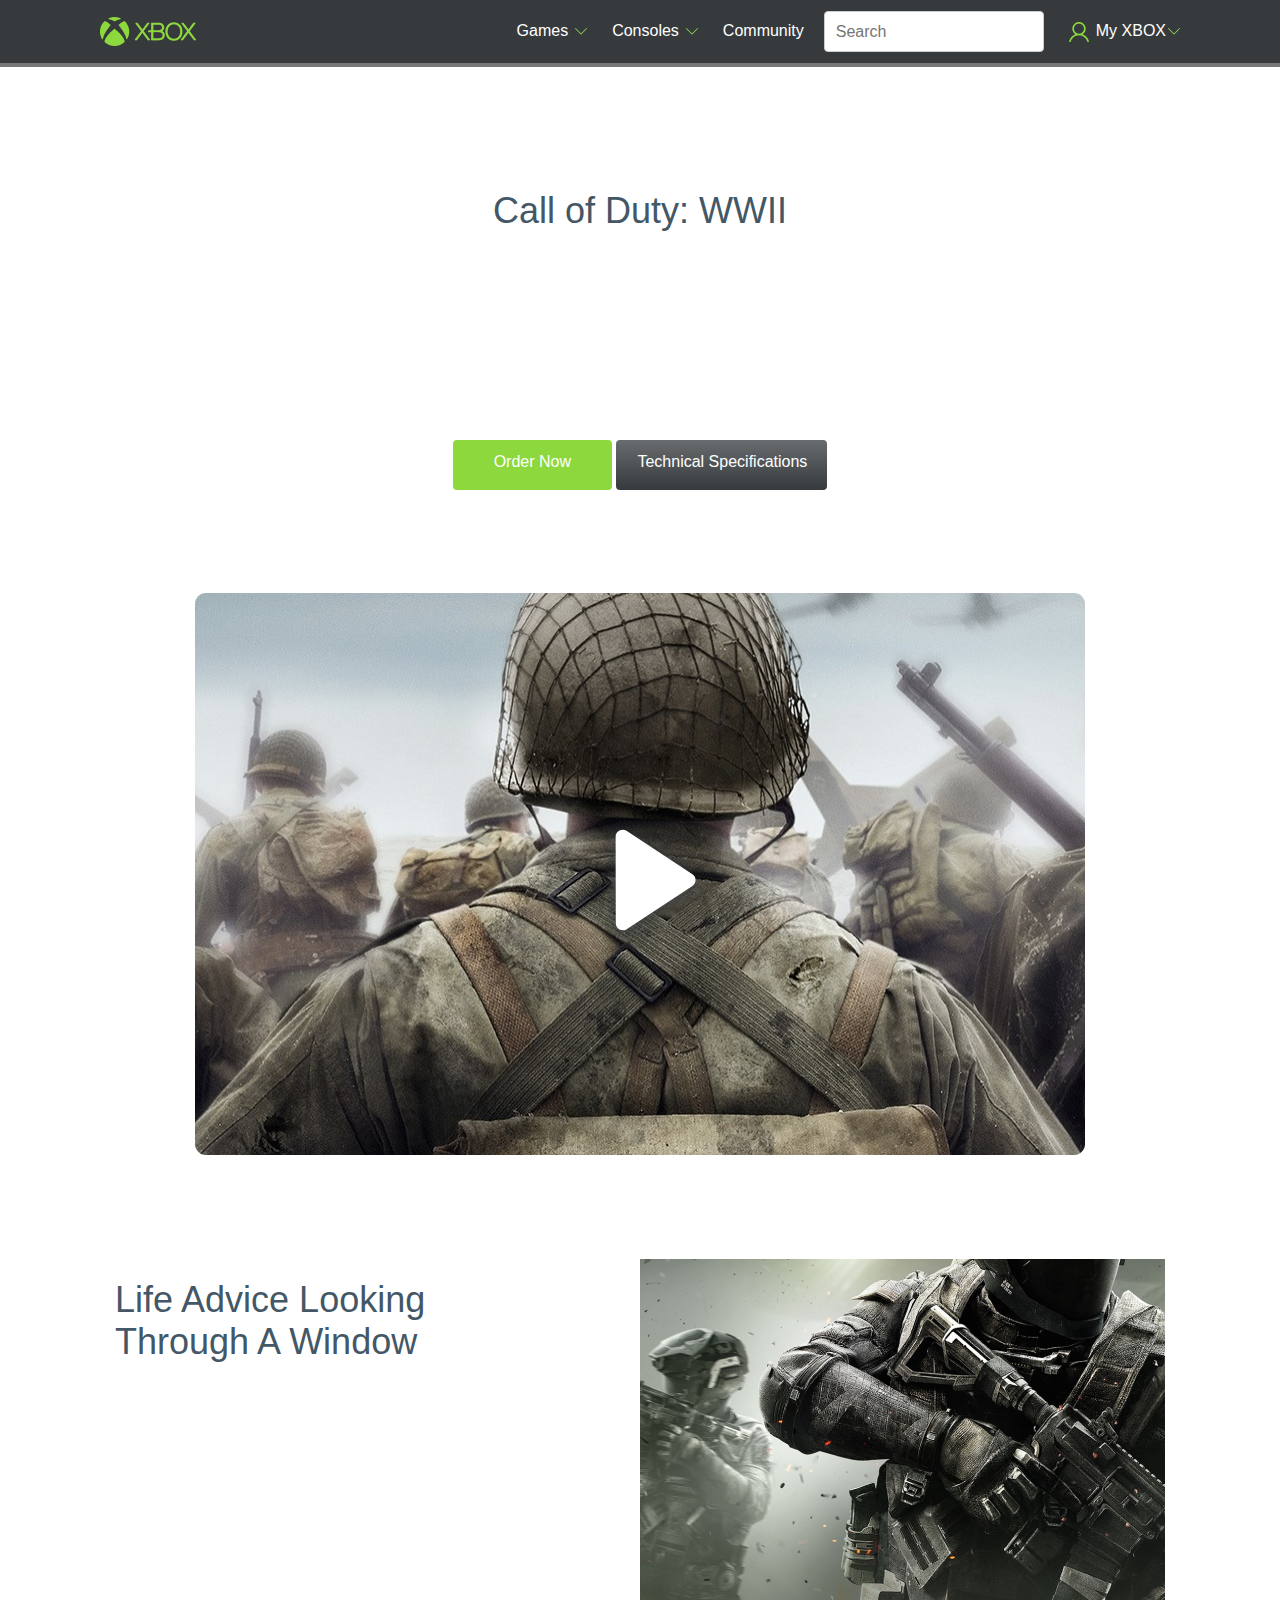
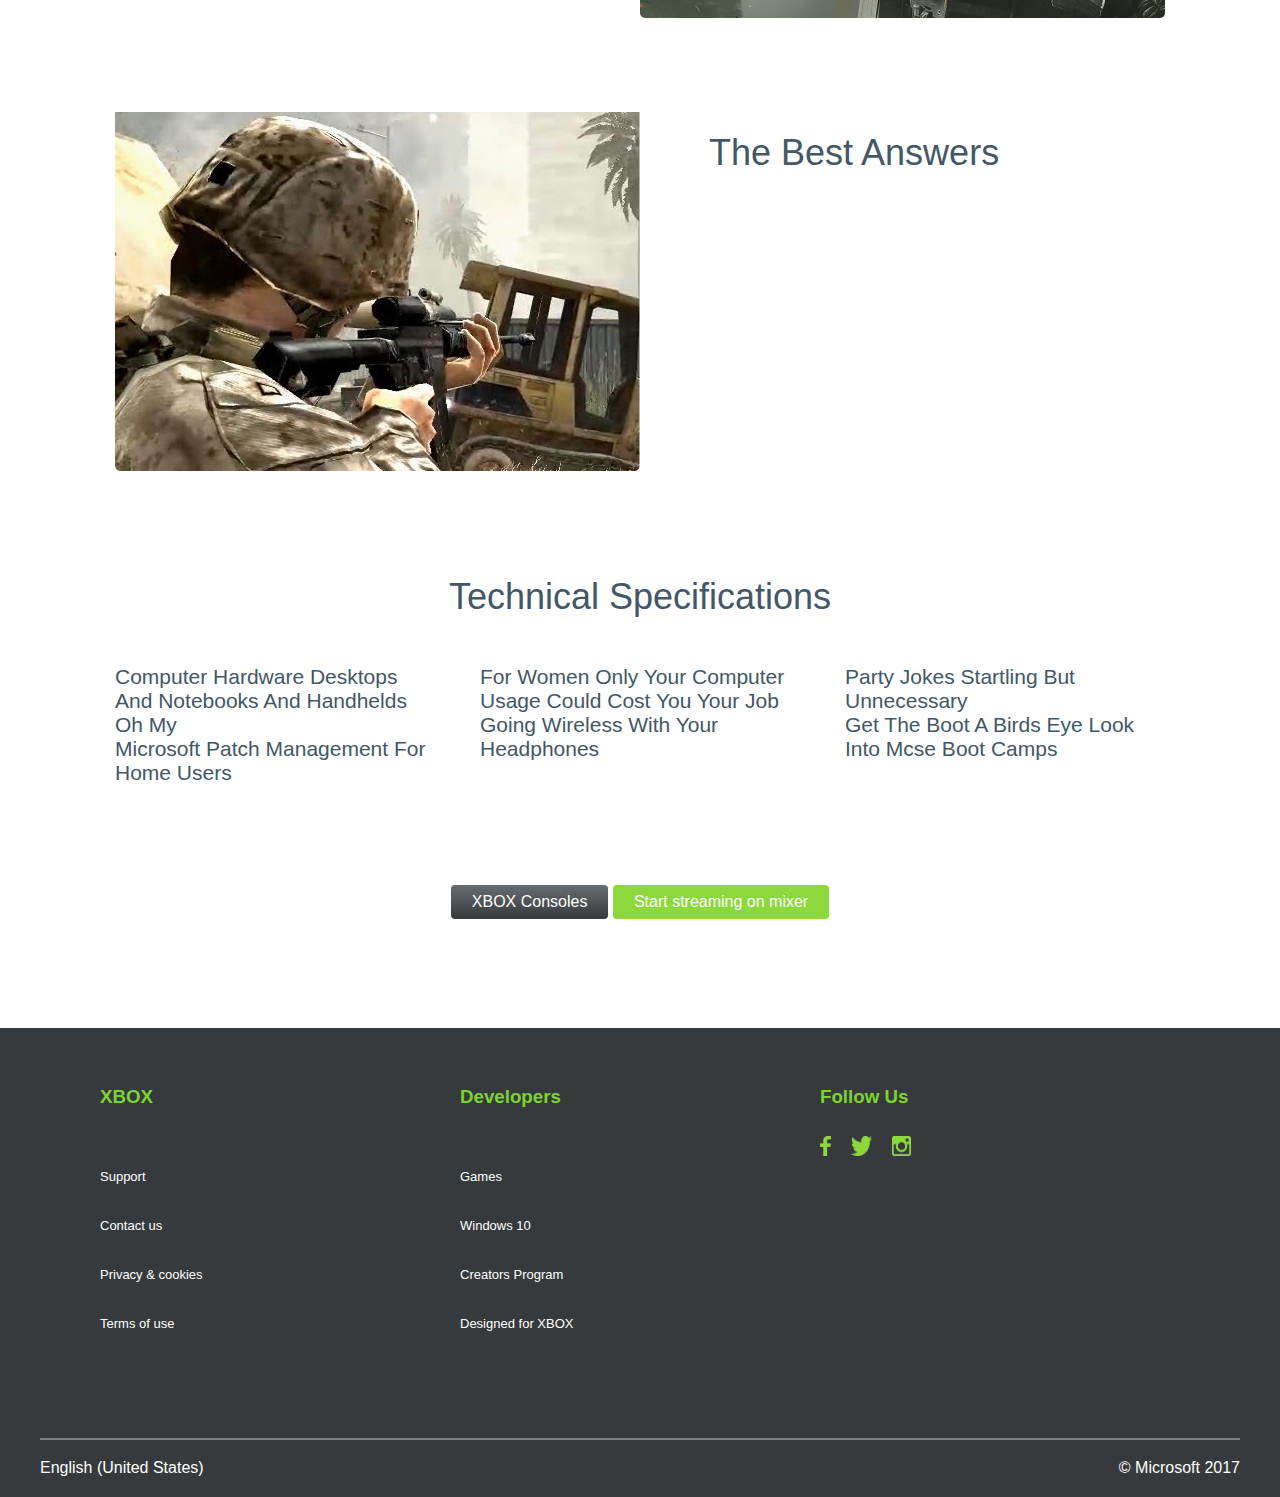
==== game.html @ 1a63ba27 "intermediate commit" ====
<!DOCTYPE html>
<html lang="en">
  <head>
    <meta charset="UTF-8" />
    <meta http-equiv="X-UA-Compatible" content="IE=edge" />
    <meta name="viewport" content="width=device-width, initial-scale=1.0" />
    <title>XBOX-Home Page</title>
    <link rel="stylesheet" href="styles/fonts.css" />
    <link rel="stylesheet" href="styles/normalize.css" />
    <link rel="stylesheet" href="styles/components.css" />
    <link rel="stylesheet" href="styles/game.css" />
  </head>
  <body>
    <header class="header">
      <div class="container">
        <div class="header__content">
          <a href="#"
            ><img
              class="header-logo"
              class="header__button-img"
              src="./assets/img/Group.png"
              alt="logo"
          /></a>
          <div class="header__menu">
            <a class="header__menu-button" href="#"
              >Games
              <img
                class="header__button-img"
                src="./assets/img/Shape.png"
                alt=""
            /></a>
            <a class="header__menu-button" href="#"
              >Consoles
              <img
                class="header__button-img"
                src="./assets/img/Shape.png"
                alt=""
            /></a>
            <a class="header__menu-button" href="#">Community </a>
            <input
              type="text"
              class="header__menu-search"
              placeholder="Search"
            />
            <a href="#" class="header__menu-button"
              ><img
                class="header__button-img"
                src="./assets/img/men.png"
                alt="men" />My XBOX<img src="./assets/img/Shape.png" alt=""
            /></a>
          </div>
        </div>
      </div>
      <hr class="header__line" />
    </header>
    <main class="main">
      <section class="game-details">
        <div class="container">
          <h1 class="game-details__title title">Call of Duty: WWII</h1>

          <div class="game-detail__btn-top">
            <button class="button__primary">Order Now</button>
            <button class="button__second">Technical Specifications</button>
          </div>

          <div class="video">
            <img
              src="/assets/img/game/call-of-duty-ww2-review_j23m.png"
              alt=""
              class="video-img"
            />

            <button class="video-btn">
              <img src="/assets/img/game/Rectangle 4.svg" alt="" />
            </button>
          </div>

          <div class="feature feature-one">
            <h2 class="feature__title">Life Advice Looking Through A Window</h2>
            <img src="/assets/img/game/iw-key-art.png" alt="" />
          </div>
          <div class="feature feature-two">
            <img src="/assets/img/game/ranked-callofduty-lead.png" alt="" />
            <h2 class="feature__title">The Best Answers</h2>
          </div>

          <div class="technical-specifications">
            <h2 class="feature__title">Technical Specifications</h2>
            <div class="technical-specifications__body">
              <div class="specifications_block">
                <p>
                  Computer Hardware Desktops And Notebooks And Handhelds Oh My
                </p>
                <p>Microsoft Patch Management For Home Users</p>
              </div>
              <div class="specifications_block">
                <p>
                  For Women Only Your Computer Usage Could Cost You Your Job
                </p>
                <p>Going Wireless With Your Headphones</p>
              </div>
              <div class="specifications_block">
                <p>Party Jokes Startling But Unnecessary</p>
                <p>Get The Boot A Birds Eye Look Into Mcse Boot Camps</p>
              </div>
            </div>
          </div>

          <div class="game-detail__btn-bottom">
            <button class="button__second">XBOX Consoles</button>
            <button class="button__primary">Start streaming on mixer</button>
          </div>
        </div>
      </section>
    </main>
    <footer class="footer">
      <div class="container">
        <div class="footer__wrapper">
          <div class="footer__links">
            <h3 class="footer__title">XBOX</h3>
            <a class="footer__title-link" href="">
              <p class="title__link-text">Support</p>
            </a>
            <a class="footer__title-link" href="">
              <p class="title__link-text">Contact us</p>
            </a>
            <a class="footer__title-link" href="">
              <p class="title__link-text">Privacy & cookies</p>
            </a>
            <a class="footer__title-link" href="">
              <p class="title__link-text">Terms of use</p>
            </a>
          </div>
          <div class="footer__links">
            <h3 class="footer__title">Developers</h3>
            <a class="footer__title-link" href="">
              <p class="title__link-text">Games</p>
            </a>
            <a class="footer__title-link" href="">
              <p class="title__link-text">Windows 10</p>
            </a>
            <a class="footer__title-link" href="">
              <p class="title__link-text">Creators Program</p>
            </a>
            <a class="footer__title-link" href="">
              <p class="title__link-text">Designed for XBOX</p>
            </a>
          </div>
          <div class="footer__links">
            <h3 class="footer__title">Follow Us</h3>
            <div class="footer__social">
              <img src="./assets/img/Faacebook.png" alt="Faacebook" />
              <img src="./assets/img/Twitter.png" alt="Twitter" />
              <img src="./assets/img/Instagram.png" alt="Instagram" />
            </div>
          </div>
        </div>
      </div>
      <div class="container--copyright">
        <hr class="copyright_line" />
        <div class="copyright_elem">
          <p>English (United States)</p>
          <p>© Microsoft 2017</p>
        </div>
      </div>
    </footer>
    <script src="./js/jquery-3.3.1.min.js"></script>
    <script src="./js/main.js"></script>
  </body>
</html>
---- styles/fonts.css ----
@font-face {
  font-family: "Helvetica Neue";
  src: url("HelveticaNeueBoldCondensed.eot");
  src: local("Helvetica Neue Condensed Bold"),
    local("HelveticaNeueBoldCondensed"),
    url("HelveticaNeueBoldCondensed.eot?#iefix") format("embedded-opentype"),
    url("HelveticaNeueBoldCondensed.woff2") format("woff2"),
    url("HelveticaNeueBoldCondensed.woff") format("woff"),
    url("HelveticaNeueBoldCondensed.ttf") format("truetype");
  font-weight: bold;
  font-style: normal;
}

@font-face {
  font-family: "Helvetica Neue";
  src: url("HelveticaNeueBlackCondensed.eot");
  src: local("Helvetica Neue Condensed Black"),
    local("HelveticaNeueBlackCondensed"),
    url("HelveticaNeueBlackCondensed.eot?#iefix") format("embedded-opentype"),
    url("HelveticaNeueBlackCondensed.woff2") format("woff2"),
    url("HelveticaNeueBlackCondensed.woff") format("woff"),
    url("HelveticaNeueBlackCondensed.ttf") format("truetype");
  font-weight: 900;
  font-style: normal;
}

@font-face {
  font-family: "HelveticaNeueCyr";
  src: url("HelveticaNeueCyr-Bold.eot");
  src: local("HelveticaNeueCyr-Bold"),
    url("HelveticaNeueCyr-Bold.eot?#iefix") format("embedded-opentype"),
    url("HelveticaNeueCyr-Bold.woff2") format("woff2"),
    url("HelveticaNeueCyr-Bold.woff") format("woff"),
    url("HelveticaNeueCyr-Bold.ttf") format("truetype");
  font-weight: bold;
  font-style: normal;
}

@font-face {
  font-family: "HelveticaNeueCyr";
  src: url("HelveticaNeueCyr-Light.eot");
  src: local("HelveticaNeueCyr-Light"),
    url("HelveticaNeueCyr-Light.eot?#iefix") format("embedded-opentype"),
    url("HelveticaNeueCyr-Light.woff2") format("woff2"),
    url("HelveticaNeueCyr-Light.woff") format("woff"),
    url("HelveticaNeueCyr-Light.ttf") format("truetype");
  font-weight: 300;
  font-style: normal;
}

@font-face {
  font-family: "HelveticaNeueCyr";
  src: url("HelveticaNeueCyr-Medium.eot");
  src: local("HelveticaNeueCyr-Medium"),
    url("HelveticaNeueCyr-Medium.eot?#iefix") format("embedded-opentype"),
    url("HelveticaNeueCyr-Medium.woff2") format("woff2"),
    url("HelveticaNeueCyr-Medium.woff") format("woff"),
    url("HelveticaNeueCyr-Medium.ttf") format("truetype");
  font-weight: 500;
  font-style: normal;
}

@font-face {
  font-family: "HelveticaNeueCyr";
  src: url("HelveticaNeueCyr-MediumItalic.eot");
  src: local("HelveticaNeueCyr-MediumItalic"),
    url("HelveticaNeueCyr-MediumItalic.eot?#iefix") format("embedded-opentype"),
    url("HelveticaNeueCyr-MediumItalic.woff2") format("woff2"),
    url("HelveticaNeueCyr-MediumItalic.woff") format("woff"),
    url("HelveticaNeueCyr-MediumItalic.ttf") format("truetype");
  font-weight: 500;
  font-style: italic;
}

@font-face {
  font-family: "HelveticaNeueCyr";
  src: url("HelveticaNeueCyr-LightItalic.eot");
  src: local("HelveticaNeueCyr-LightItalic"),
    url("HelveticaNeueCyr-LightItalic.eot?#iefix") format("embedded-opentype"),
    url("HelveticaNeueCyr-LightItalic.woff2") format("woff2"),
    url("HelveticaNeueCyr-LightItalic.woff") format("woff"),
    url("HelveticaNeueCyr-LightItalic.ttf") format("truetype");
  font-weight: 300;
  font-style: italic;
}

@font-face {
  font-family: "HelveticaNeueCyr";
  src: url("HelveticaNeueCyr-HeavyItalic.eot");
  src: local("HelveticaNeueCyr-HeavyItalic"),
    url("HelveticaNeueCyr-HeavyItalic.eot?#iefix") format("embedded-opentype"),
    url("HelveticaNeueCyr-HeavyItalic.woff2") format("woff2"),
    url("HelveticaNeueCyr-HeavyItalic.woff") format("woff"),
    url("HelveticaNeueCyr-HeavyItalic.ttf") format("truetype");
  font-weight: 900;
  font-style: italic;
}

@font-face {
  font-family: "HelveticaNeueCyr";
  src: url("HelveticaNeueCyr-Black.eot");
  src: local("HelveticaNeueCyr-Black"),
    url("HelveticaNeueCyr-Black.eot?#iefix") format("embedded-opentype"),
    url("HelveticaNeueCyr-Black.woff2") format("woff2"),
    url("HelveticaNeueCyr-Black.woff") format("woff"),
    url("HelveticaNeueCyr-Black.ttf") format("truetype");
  font-weight: 900;
  font-style: normal;
}

@font-face {
  font-family: "HelveticaNeueCyr";
  src: url("HelveticaNeueCyr-Heavy.eot");
  src: local("HelveticaNeueCyr-Heavy"),
    url("HelveticaNeueCyr-Heavy.eot?#iefix") format("embedded-opentype"),
    url("HelveticaNeueCyr-Heavy.woff2") format("woff2"),
    url("HelveticaNeueCyr-Heavy.woff") format("woff"),
    url("HelveticaNeueCyr-Heavy.ttf") format("truetype");
  font-weight: 900;
  font-style: normal;
}

@font-face {
  font-family: "HelveticaNeueCyr";
  src: url("HelveticaNeueCyr-Italic.eot");
  src: local("HelveticaNeueCyr-Italic"),
    url("HelveticaNeueCyr-Italic.eot?#iefix") format("embedded-opentype"),
    url("HelveticaNeueCyr-Italic.woff2") format("woff2"),
    url("HelveticaNeueCyr-Italic.woff") format("woff"),
    url("HelveticaNeueCyr-Italic.ttf") format("truetype");
  font-weight: 500;
  font-style: italic;
}

@font-face {
  font-family: "HelveticaNeueCyr";
  src: url("HelveticaNeueCyr-Roman.eot");
  src: local("HelveticaNeueCyr-Roman"),
    url("HelveticaNeueCyr-Roman.eot?#iefix") format("embedded-opentype"),
    url("HelveticaNeueCyr-Roman.woff2") format("woff2"),
    url("HelveticaNeueCyr-Roman.woff") format("woff"),
    url("HelveticaNeueCyr-Roman.ttf") format("truetype");
  font-weight: normal;
  font-style: normal;
}

@font-face {
  font-family: "HelveticaNeueCyr";
  src: url("HelveticaNeueCyr-BlackItalic.eot");
  src: local("HelveticaNeueCyr-BlackItalic"),
    url("HelveticaNeueCyr-BlackItalic.eot?#iefix") format("embedded-opentype"),
    url("HelveticaNeueCyr-BlackItalic.woff2") format("woff2"),
    url("HelveticaNeueCyr-BlackItalic.woff") format("woff"),
    url("HelveticaNeueCyr-BlackItalic.ttf") format("truetype");
  font-weight: 900;
  font-style: italic;
}

@font-face {
  font-family: "HelveticaNeueCyr";
  src: url("HelveticaNeueCyr-UltraLightItalic.eot");
  src: local("HelveticaNeueCyr-UltraLightItalic"),
    url("HelveticaNeueCyr-UltraLightItalic.eot?#iefix")
      format("embedded-opentype"),
    url("HelveticaNeueCyr-UltraLightItalic.woff2") format("woff2"),
    url("HelveticaNeueCyr-UltraLightItalic.woff") format("woff"),
    url("HelveticaNeueCyr-UltraLightItalic.ttf") format("truetype");
  font-weight: 200;
  font-style: italic;
}

@font-face {
  font-family: "HelveticaNeueCyr";
  src: url("HelveticaNeueCyr-BoldItalic.eot");
  src: local("HelveticaNeueCyr-BoldItalic"),
    url("HelveticaNeueCyr-BoldItalic.eot?#iefix") format("embedded-opentype"),
    url("HelveticaNeueCyr-BoldItalic.woff2") format("woff2"),
    url("HelveticaNeueCyr-BoldItalic.woff") format("woff"),
    url("HelveticaNeueCyr-BoldItalic.ttf") format("truetype");
  font-weight: bold;
  font-style: italic;
}

@font-face {
  font-family: "HelveticaNeueCyr";
  src: url("HelveticaNeueCyr-ThinItalic.eot");
  src: local("HelveticaNeueCyr-ThinItalic"),
    url("HelveticaNeueCyr-ThinItalic.eot?#iefix") format("embedded-opentype"),
    url("HelveticaNeueCyr-ThinItalic.woff2") format("woff2"),
    url("HelveticaNeueCyr-ThinItalic.woff") format("woff"),
    url("HelveticaNeueCyr-ThinItalic.ttf") format("truetype");
  font-weight: 100;
  font-style: italic;
}

@font-face {
  font-family: "HelveticaNeueCyr";
  src: url("HelveticaNeueCyr-UltraLight.eot");
  src: local("HelveticaNeueCyr-UltraLight"),
    url("HelveticaNeueCyr-UltraLight.eot?#iefix") format("embedded-opentype"),
    url("HelveticaNeueCyr-UltraLight.woff2") format("woff2"),
    url("HelveticaNeueCyr-UltraLight.woff") format("woff"),
    url("HelveticaNeueCyr-UltraLight.ttf") format("truetype");
  font-weight: 200;
  font-style: normal;
}

@font-face {
  font-family: "HelveticaNeueCyr";
  src: url("HelveticaNeueCyr-Thin.eot");
  src: local("HelveticaNeueCyr-Thin"),
    url("HelveticaNeueCyr-Thin.eot?#iefix") format("embedded-opentype"),
    url("HelveticaNeueCyr-Thin.woff2") format("woff2"),
    url("HelveticaNeueCyr-Thin.woff") format("woff"),
    url("HelveticaNeueCyr-Thin.ttf") format("truetype");
  font-weight: 100;
  font-style: normal;
}
---- styles/components.css ----
/* The Global 
   ========================================================================== */

html {
  scroll-behavior: smooth;
}
body {
  font-family: "HelveticaNeue", sans-serif;
  color: #ffffff;
  font-size: 16px;
  position: relative;
}
.container {
  max-width: 1080px;
  align-items: center;
  margin: 0 auto;
}

* {
  margin: 0;
  padding: 0;
  box-sizing: border-box;
}
.wrapper {
  overflow: hidden;
  display: flex;
  flex-direction: column;
  min-height: 100vh;
}
.button__primary {
  padding: 8px 21px;
  background: #8dd83d;
  border-radius: 4px;
  text-decoration: none;
  color: white;
  border: none;
}
.button__second {
  padding: 8px 21px;
  background: linear-gradient(180deg, #686c6f 0%, #373a3c 100%);
  border-radius: 4px;
  text-decoration: none;
  color: white;
  border: none;
}
/* The Header 
   ========================================================================== */

.header {
  z-index: 99;
  position: sticky;
  top: 0;
  background: #373a3c;
}

.header__content {
  display: flex;
  justify-content: space-between;
  align-items: center;
}
.header-logo {
  display: flex;
  align-items: center;
}

.header__menu {
  display: flex;
  align-items: center;
  gap: 20px;
}
.header__menu-search {
  margin: 11px 0;
  padding: 9px 0 9px 11px;
  border: 1px solid #cccccc;
  border-radius: 4px;
  font-family: "HelveticaNeue", sans-serif;
  font-size: 16px;
  color: #435766;
  background: #ffffff;
  line-height: 21px;
}

.header__menu-button {
  display: flex;
  align-items: center;
  text-decoration: none;
  color: white;
  gap: 2px;
}
.header__button-img {
  padding: 0 5px;
}

.header__line {
  background: #777777;
  border: 2px solid #777777;
}

/* Footer
  ========================================================================== */

.footer {
  background: #373a3c;
  color: #ffffff;
}

.footer__wrapper {
  padding: 58px 0;
  display: grid;
  grid-template-columns: repeat(3, 1fr);
}

.footer__title-link {
  text-decoration: none;
  color: white;
  font-size: 13px;
}
.title__link-text {
  margin: 34px 0 29px 0;
}
.footer__title {
  color: #7dd42f;
  padding-bottom: 28px;
}
.footer__social {
  display: flex;
  gap: 20px;
}

.container--copyright {
  max-width: 1200px;
  margin: 0 auto;
  display: flex;
  flex-direction: column;
  padding: 19px 0 0;
}
.copyright_line {
  opacity: 0.35;
  background: #ffffff;
  border: 1px solid #ffffff;
  margin-bottom: 19px;
}

.copyright_elem {
  padding-bottom: 20px;
  display: flex;
  flex-direction: row;
  justify-content: space-between;
}

/* Modal
  ========================================================================== */

.modal {
  position: fixed;
  top: 0;
  right: 0;
  bottom: 0;
  left: 0;
  width: 100vw;
  height: 100%;
  margin: 0;
  padding: 0;
  background-color: rgba(32, 30, 27, 0.9);
  transition: all 300ms ease-in;
  pointer-events: none;
  opacity: 0;
  z-index: 1000;
  overflow-y: scroll;
}

.modal--show {
  pointer-events: auto;
  opacity: 1;
}
---- styles/game.css ----
/* Carousel
     ========================================================================== */
.game-details {
  padding-top: 99px;
}
.game-details .container {
  padding: 0 15px;
  display: flex;
  flex-direction: column;
  justify-content: center;
}
.game-details__title {
  font-size: 36px;
  line-height: 42px;
  font-weight: 300;

  color: #435766;
  margin-bottom: 208px;
}
.game-detail__btn-top button {
  padding: 13px 20px 18px 21px;
}
.game-detail__btn-top button:first-child {
  padding: 13px 41px 18px;
}

.video {
  margin: 103px auto 0;
  text-align: center;
  position: relative;
}
.video-img {
  border-radius: 11px;
}

.video-btn {
  position: absolute;
  left: 39.57%;
  right: 47.92%;
  top: 35.77%;
  bottom: 65.66%;
  background: none;
  box-shadow: 0px 2px 22px #373a3c;
  border: none;
  border-radius: 7px;
  cursor: pointer;
}

.feature {
  display: flex;
  text-align: left;
  width: 100%;
}
.feature-one {
  display: flex;
  justify-content: space-between;
  margin-top: 100px;
}
.feature-one h2 {
  display: block;
}
.feature img {
  border-radius: 0px 0px 5px 5px;
}
.feature-one img {
  display: block;
}
.feature__title {
  max-width: 414px;
  font-size: 36px;
  line-height: 42px;
  font-weight: 300;
  padding-top: 20px;

  color: #435766;
}
.feature-two {
  margin-top: 94px;
}
.feature-two h2 {
  margin-left: 69px;
}
.technical-specifications {
  text-align: center;
  margin-top: 105px;
  max-width: 100%;
  width: 100%;
}
.technical-specifications .feature__title {
  width: 100%;
  padding: 0;
  margin: 0 auto;
}
.technical-specifications__body {
  display: flex;
  max-width: 100%;
  width: 100%;
  justify-content: space-between;
  align-items: flex-start;
  margin-top: 47px;
}
.specifications_block {
  display: flex;
  flex-direction: column;
  min-height: 140px;
  max-width: 320px;
  text-align: left;
}
.specifications_block p {
  font-size: 21px;
  line-height: 24px;

  color: #435766;
}

.game-detail__btn-bottom {
  text-align: center;
  margin: 80px auto 109px;
}
.game-detail__btn-bottom .btn-explore {
  padding: 13px 60px 18px;
  margin-right: 16px;
}
.game-detail__btn-bottom .btn-watch {
  padding: 13px 19px 18px 18px;
  margin: 0;
}
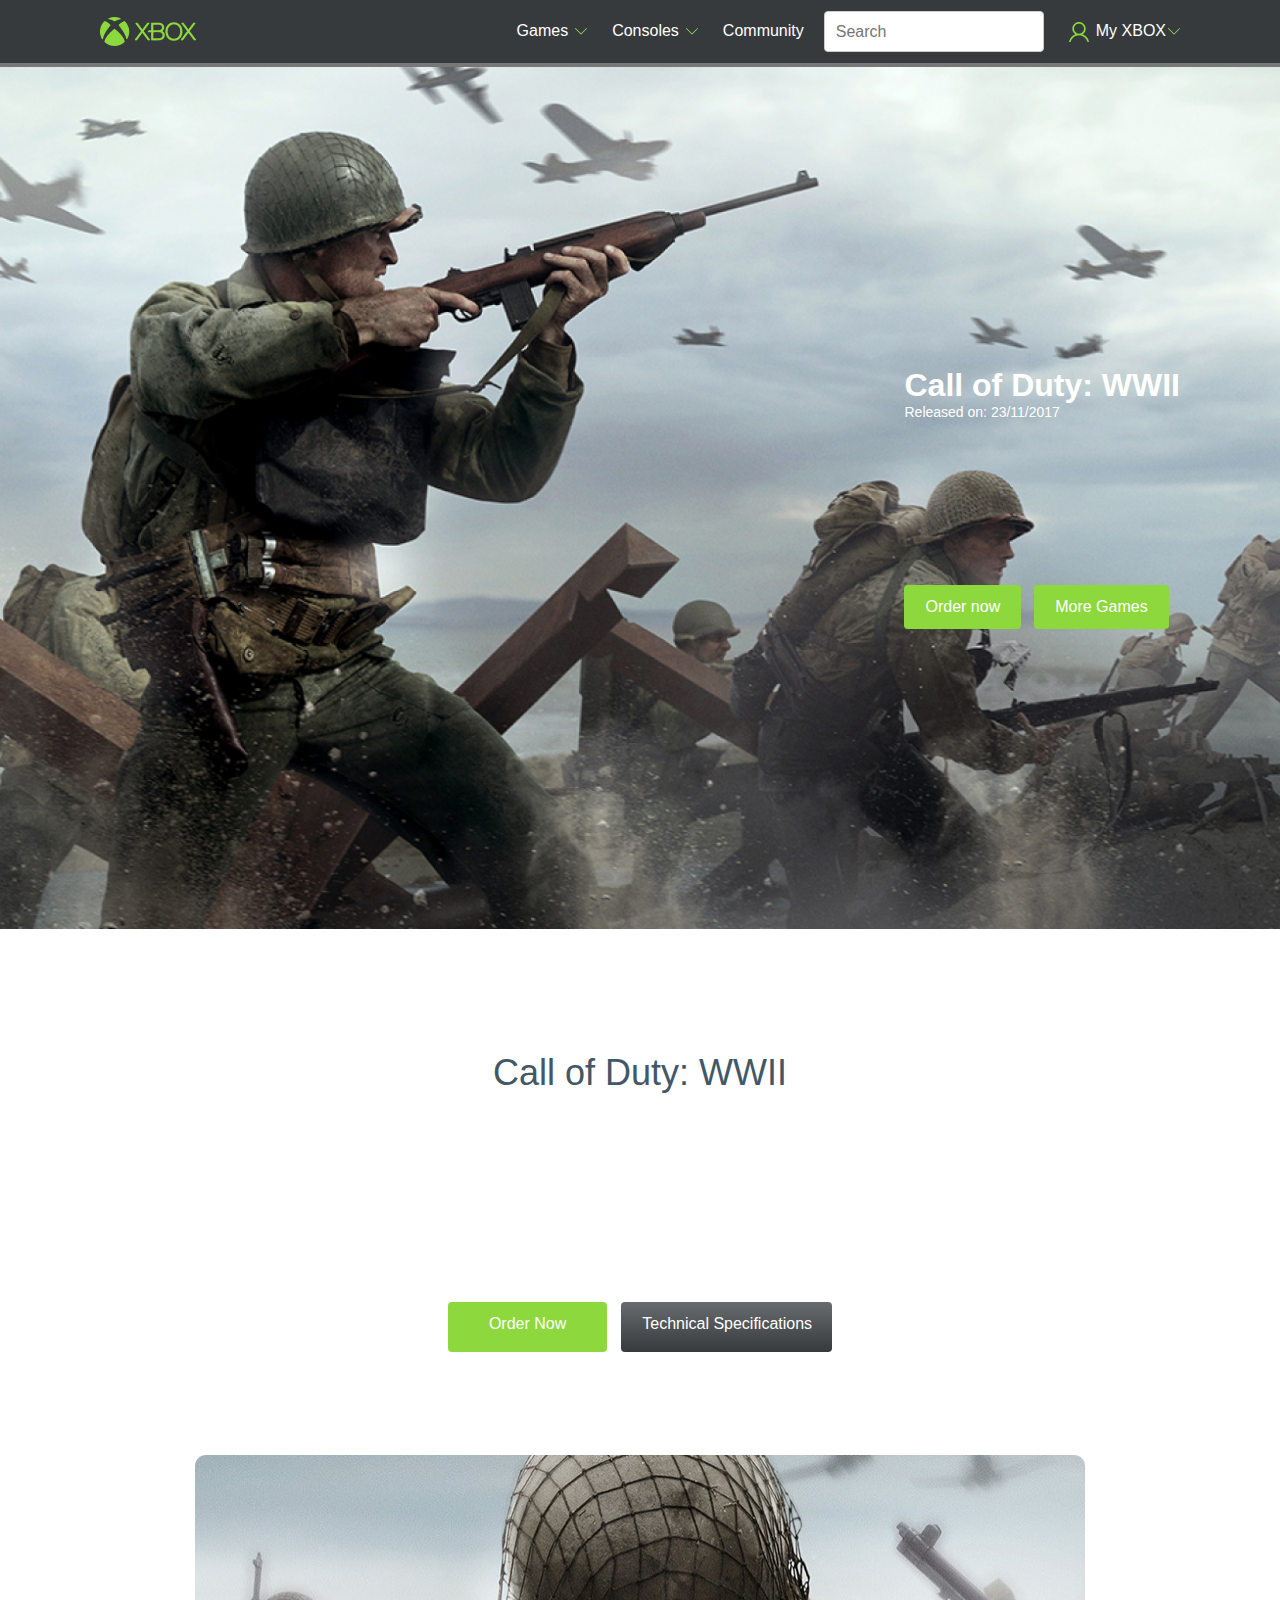
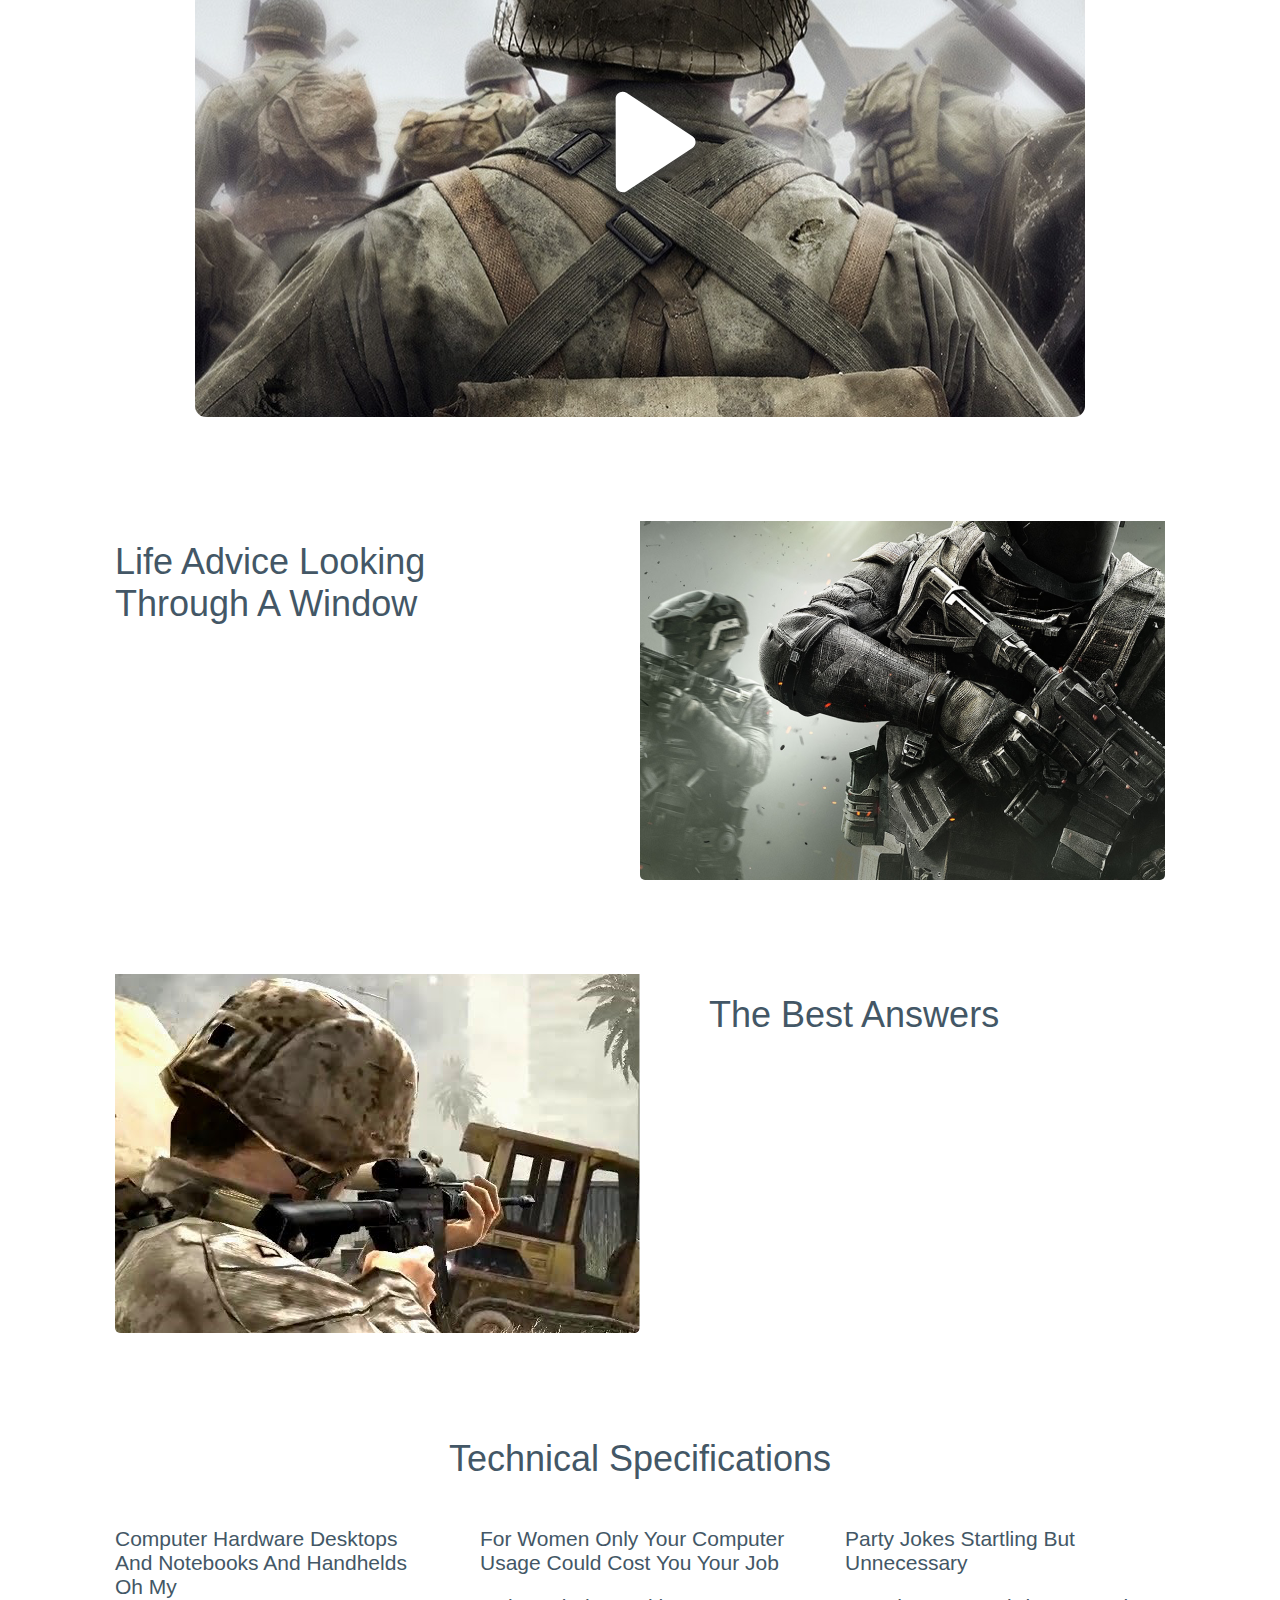
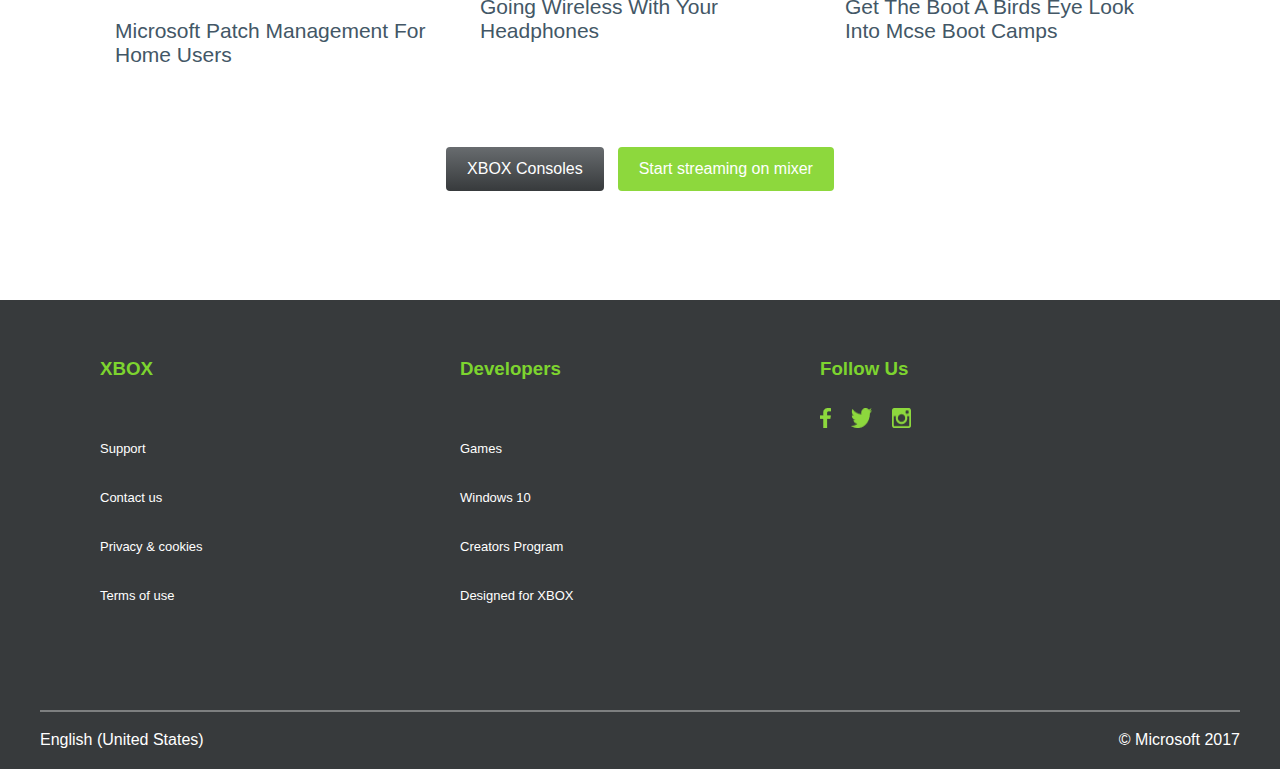
==== commit 2abccf11: "Added a capital block" ====
--- a/game.html
+++ b/game.html
@@ -53,6 +53,25 @@
       </div>
       <hr class="header__line" />
     </header>
+
+    <section class="carousel">
+      <div class="container">
+        <div class="carousel__content">
+          <div class="carousel__info">
+            <div class="carousel__title">
+              <h1 class="carousel__title-firstname">Call of Duty: WWII</h1>
+              <h2 class="carousel__title-secondname">
+                Released on: 23/11/2017
+              </h2>
+            </div>
+            <div class="carousel__buttons">
+              <a id="trailer" class="button__primary" href="#">Order now</a>
+              <a class="button__primary" href="#">More Games</a>
+            </div>
+          </div>
+        </div>
+      </div>
+    </section>
     <main class="main">
       <section class="game-details">
         <div class="container">
@@ -87,21 +106,29 @@
           <div class="technical-specifications">
             <h2 class="feature__title">Technical Specifications</h2>
             <div class="technical-specifications__body">
-              <div class="specifications_block">
-                <p>
+              <div class="specifications__block">
+                <p class="specifications__block-text">
                   Computer Hardware Desktops And Notebooks And Handhelds Oh My
                 </p>
-                <p>Microsoft Patch Management For Home Users</p>
+                <p class="specifications__block-text">
+                  Microsoft Patch Management For Home Users
+                </p>
               </div>
-              <div class="specifications_block">
-                <p>
+              <div class="specifications__block">
+                <p class="specifications__block-text">
                   For Women Only Your Computer Usage Could Cost You Your Job
                 </p>
-                <p>Going Wireless With Your Headphones</p>
+                <p class="specifications__block-text">
+                  Going Wireless With Your Headphones
+                </p>
               </div>
-              <div class="specifications_block">
-                <p>Party Jokes Startling But Unnecessary</p>
-                <p>Get The Boot A Birds Eye Look Into Mcse Boot Camps</p>
+              <div class="specifications__block">
+                <p class="specifications__block-text">
+                  Party Jokes Startling But Unnecessary
+                </p>
+                <p class="specifications__block-text">
+                  Get The Boot A Birds Eye Look Into Mcse Boot Camps
+                </p>
               </div>
             </div>
           </div>
--- a/styles/components.css
+++ b/styles/components.css
@@ -28,7 +28,7 @@
   min-height: 100vh;
 }
 .button__primary {
-  padding: 8px 21px;
+  padding: 13px 21px;
   background: #8dd83d;
   border-radius: 4px;
   text-decoration: none;
@@ -36,7 +36,7 @@
   border: none;
 }
 .button__second {
-  padding: 8px 21px;
+  padding: 13px 21px;
   background: linear-gradient(180deg, #686c6f 0%, #373a3c 100%);
   border-radius: 4px;
   text-decoration: none;
--- a/styles/game.css
+++ b/styles/game.css
@@ -1,4 +1,44 @@
 /* Carousel
+     ========================================================================== */
+
+.carousel {
+  background-image: url("../assets/img/callofdutymiddle.jpg");
+  background-repeat: no-repeat;
+  background-size: cover;
+  max-width: 100%;
+}
+.carousel__content {
+  display: flex;
+  justify-content: flex-end;
+}
+.carousel__info {
+  padding: 300px 0;
+  display: flex;
+  flex-direction: column;
+  gap: 164px;
+}
+
+.carousel__title {
+  color: white;
+}
+
+.carousel__title-firstname {
+  margin: 0 0;
+}
+
+.carousel__title-secondname {
+  margin: 0 0;
+  font-size: 14px;
+  line-height: 17px;
+  font-weight: 158;
+}
+
+.carousel__buttons {
+  display: flex;
+  flex-direction: row;
+  gap: 13px;
+}
+/* Game
      ========================================================================== */
 .game-details {
   padding-top: 99px;
@@ -17,13 +57,18 @@
   color: #435766;
   margin-bottom: 208px;
 }
+.game-detail__btn-top {
+  display: flex;
+  gap: 14px;
+}
 .game-detail__btn-top button {
   padding: 13px 20px 18px 21px;
 }
 .game-detail__btn-top button:first-child {
   padding: 13px 41px 18px;
 }
-
+/* Video
+     ========================================================================== */
 .video {
   margin: 103px auto 0;
   text-align: center;
@@ -45,7 +90,8 @@
   border-radius: 7px;
   cursor: pointer;
 }
-
+/* Feature
+     ========================================================================== */
 .feature {
   display: flex;
   text-align: left;
@@ -80,6 +126,8 @@
 .feature-two h2 {
   margin-left: 69px;
 }
+/* Technical
+     ========================================================================== */
 .technical-specifications {
   text-align: center;
   margin-top: 105px;
@@ -99,14 +147,15 @@
   align-items: flex-start;
   margin-top: 47px;
 }
-.specifications_block {
+.specifications__block {
   display: flex;
   flex-direction: column;
   min-height: 140px;
   max-width: 320px;
   text-align: left;
+  gap: 20px;
 }
-.specifications_block p {
+.specifications__block-text {
   font-size: 21px;
   line-height: 24px;
 
@@ -114,6 +163,8 @@
 }
 
 .game-detail__btn-bottom {
+  display: flex;
+  gap: 14px;
   text-align: center;
   margin: 80px auto 109px;
 }
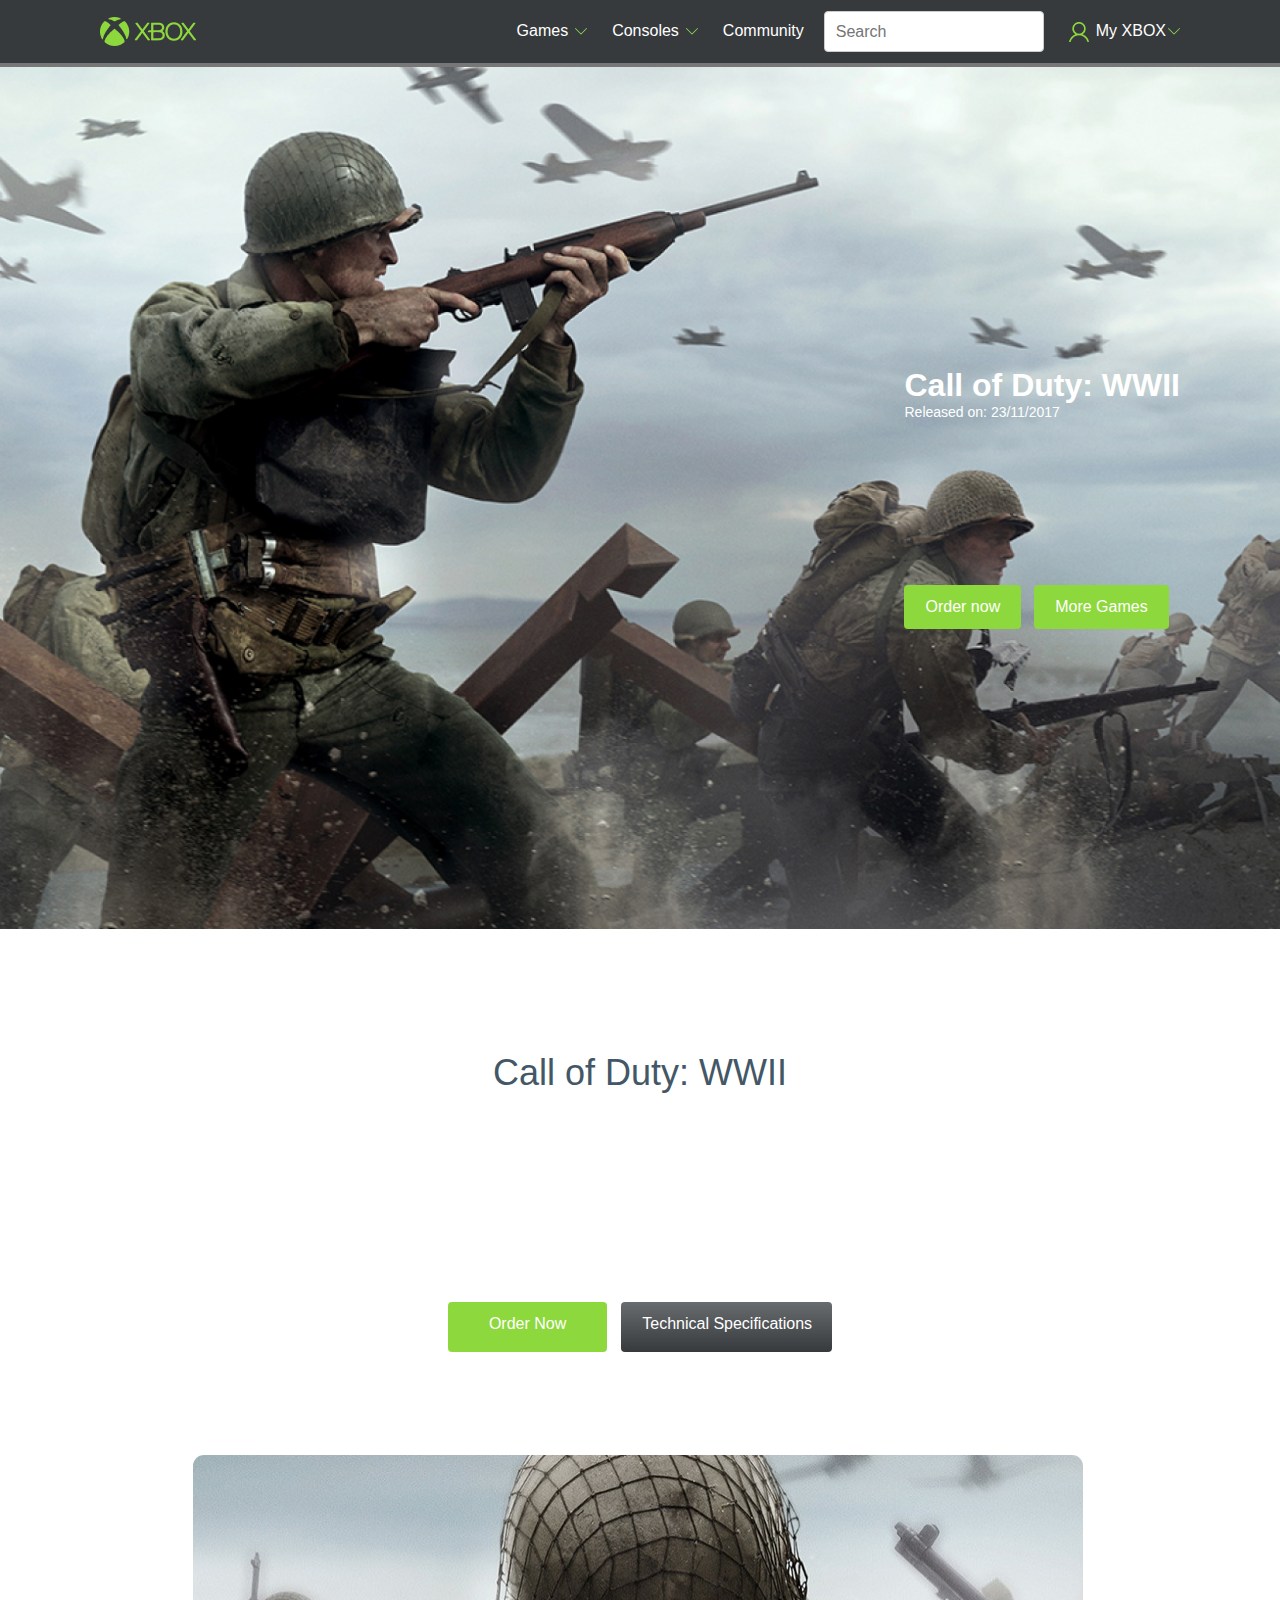
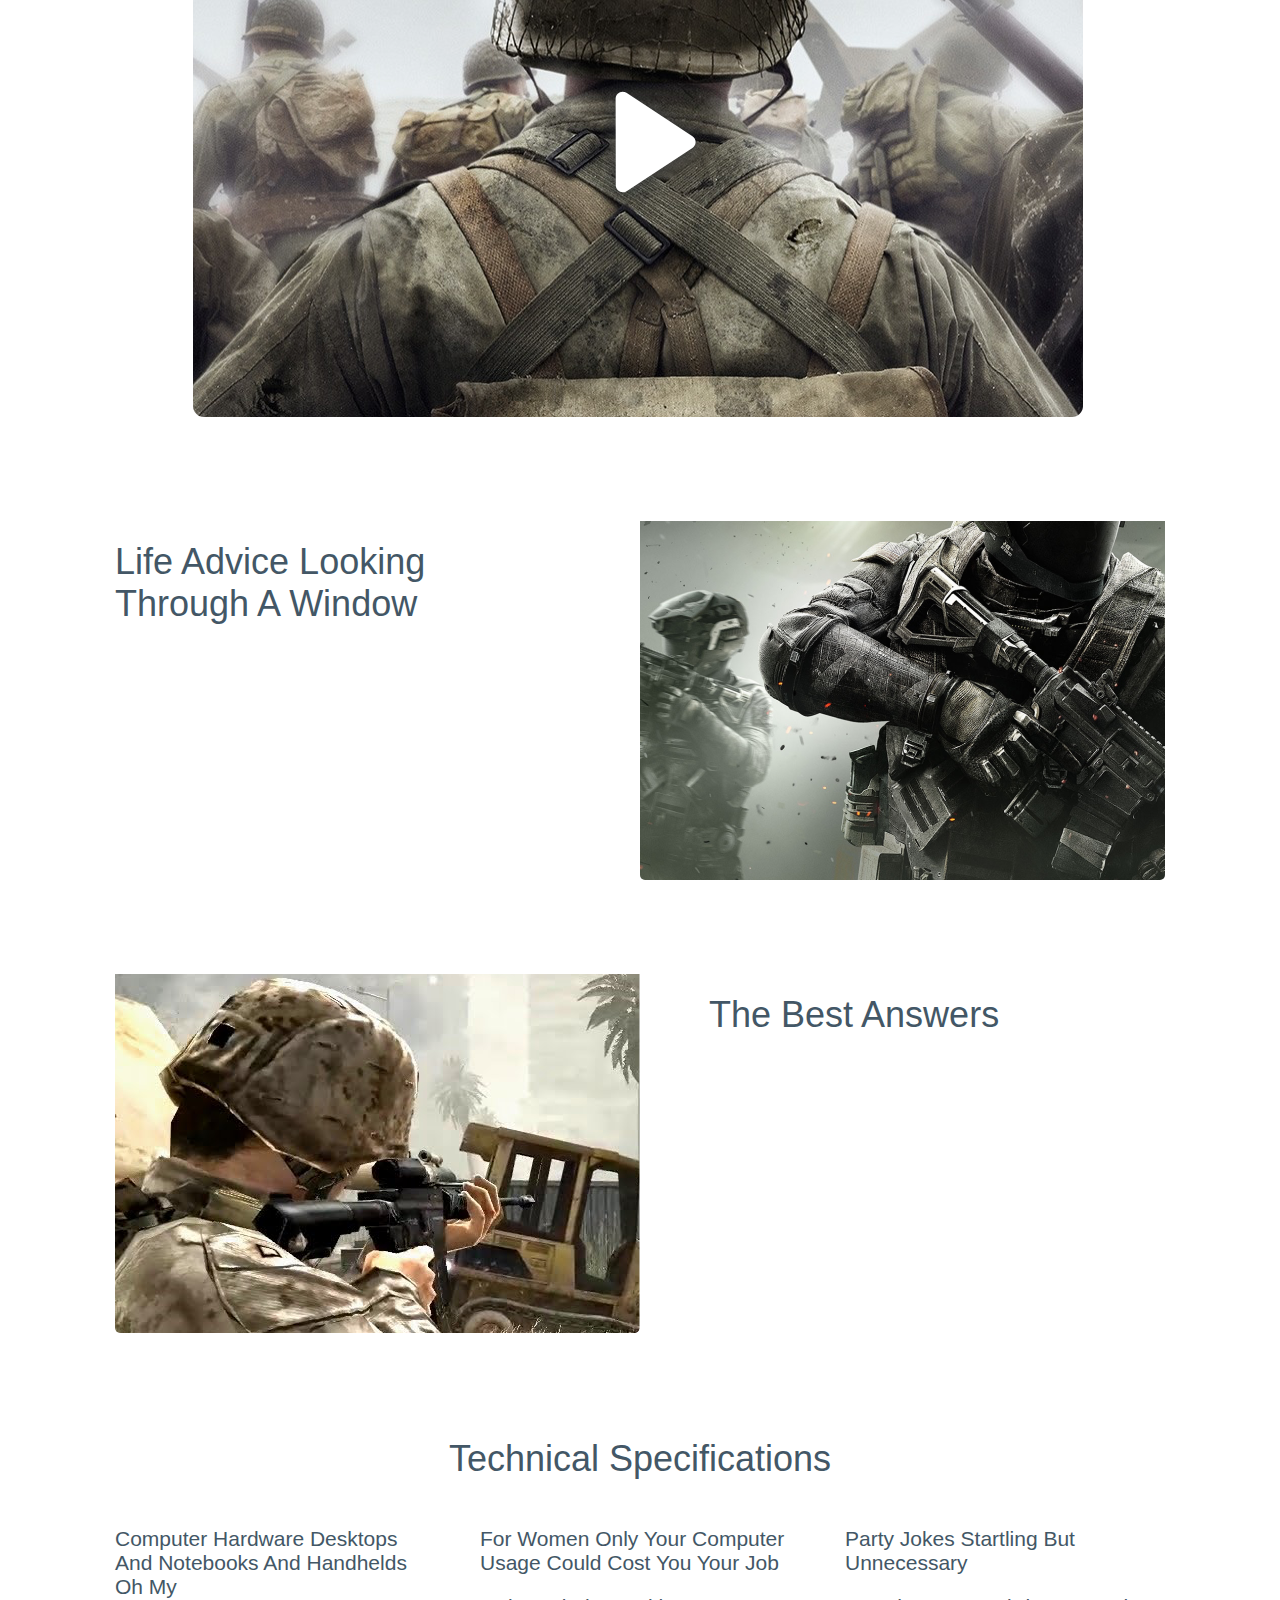
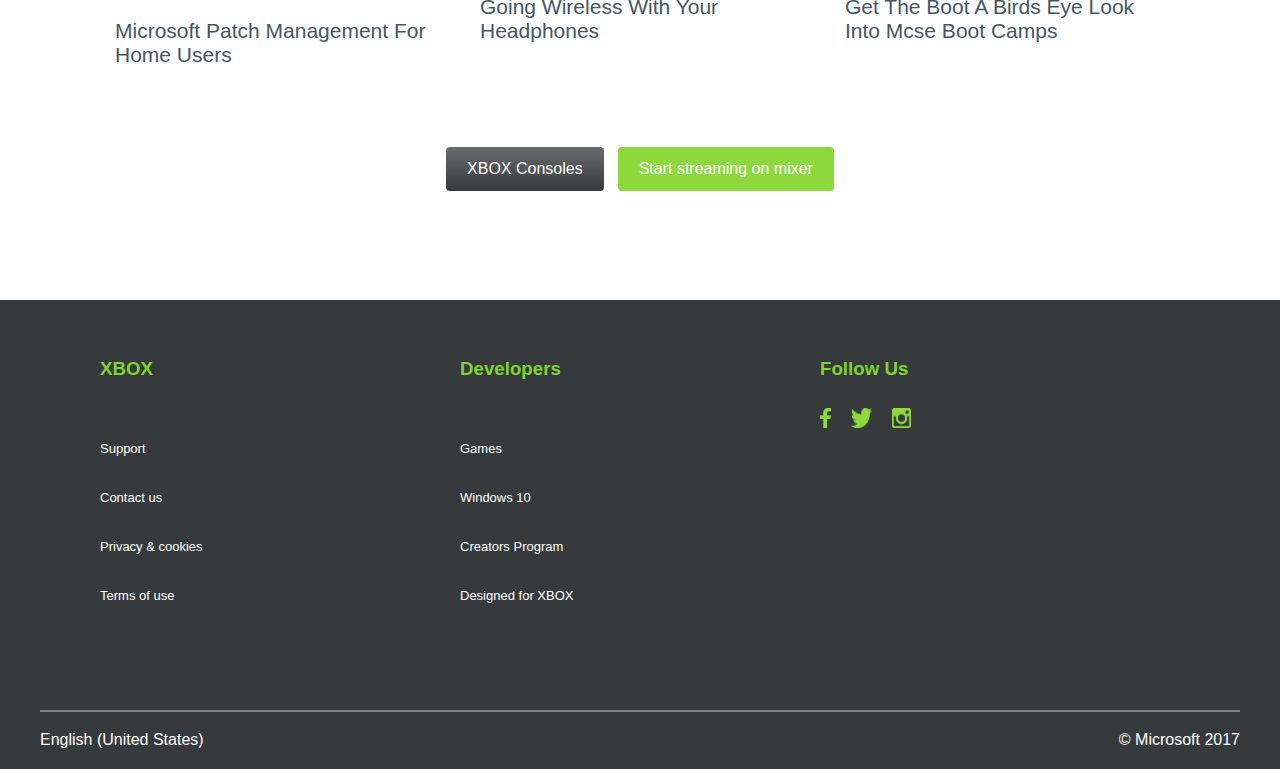
==== commit 6963fb96: "Completed project" ====
--- a/game.html
+++ b/game.html
@@ -14,7 +14,7 @@
     <header class="header">
       <div class="container">
         <div class="header__content">
-          <a href="#"
+          <a href="index.html"
             ><img
               class="header-logo"
               class="header__button-img"
@@ -54,44 +54,62 @@
       <hr class="header__line" />
     </header>
 
-    <section class="carousel">
-      <div class="container">
-        <div class="carousel__content">
-          <div class="carousel__info">
-            <div class="carousel__title">
-              <h1 class="carousel__title-firstname">Call of Duty: WWII</h1>
-              <h2 class="carousel__title-secondname">
-                Released on: 23/11/2017
-              </h2>
-            </div>
-            <div class="carousel__buttons">
-              <a id="trailer" class="button__primary" href="#">Order now</a>
-              <a class="button__primary" href="#">More Games</a>
-            </div>
-          </div>
-        </div>
-      </div>
-    </section>
     <main class="main">
+      <section class="carousel">
+        <div class="container">
+          <div class="carousel__content">
+            <div class="carousel__info">
+              <div class="carousel__title">
+                <h1 class="carousel__title-firstname">Call of Duty: WWII</h1>
+                <h2 class="carousel__title-secondname">
+                  Released on: 23/11/2017
+                </h2>
+              </div>
+              <div class="carousel__button-group">
+                <button type="button" class="button button--primary" href="#">
+                  Order now
+                </button>
+                <button type="button" class="button button--primary" href="#">
+                  More Games
+                </button>
+              </div>
+            </div>
+          </div>
+        </div>
+      </section>
+
       <section class="game-details">
         <div class="container">
           <h1 class="game-details__title title">Call of Duty: WWII</h1>
 
           <div class="game-detail__btn-top">
-            <button class="button__primary">Order Now</button>
-            <button class="button__second">Technical Specifications</button>
+            <button type="button" class="button button--primary">
+              Order Now
+            </button>
+            <button type="button" class="button button--secondary">
+              Technical Specifications
+            </button>
           </div>
 
           <div class="video">
-            <img
-              src="/assets/img/game/call-of-duty-ww2-review_j23m.png"
-              alt=""
-              class="video-img"
-            />
-
-            <button class="video-btn">
-              <img src="/assets/img/game/Rectangle 4.svg" alt="" />
-            </button>
+            <iframe
+              id="video__trailer"
+              allowfullscreen
+              width="890px"
+              height="562px"
+              frameborder="0"
+              src="https://www.youtube.com/embed/HBmxGsR-97M?autoplay="
+            ></iframe>
+            <div class="video__placeholder">
+              <img
+                src="/assets/img/game/call-of-duty-ww2-review_j23m.png"
+                alt=""
+                class="video__img"
+              />
+              <button class="video-btn">
+                <img src="/assets/img/game/Rectangle 4.svg" alt="" />
+              </button>
+            </div>
           </div>
 
           <div class="feature feature-one">
@@ -134,8 +152,12 @@
           </div>
 
           <div class="game-detail__btn-bottom">
-            <button class="button__second">XBOX Consoles</button>
-            <button class="button__primary">Start streaming on mixer</button>
+            <button type="button" class="button button--secondary">
+              XBOX Consoles
+            </button>
+            <button type="button" class="button button--primary">
+              Start streaming on mixer
+            </button>
           </div>
         </div>
       </section>
@@ -192,6 +214,6 @@
       </div>
     </footer>
     <script src="./js/jquery-3.3.1.min.js"></script>
-    <script src="./js/main.js"></script>
+    <script src="./js/game.js"></script>
   </body>
 </html>
--- a/styles/components.css
+++ b/styles/components.css
@@ -1,9 +1,6 @@
 /* The Global 
    ========================================================================== */
 
-html {
-  scroll-behavior: smooth;
-}
 body {
   font-family: "HelveticaNeue", sans-serif;
   color: #ffffff;
@@ -27,7 +24,10 @@
   flex-direction: column;
   min-height: 100vh;
 }
-.button__primary {
+.button:hover {
+  cursor: pointer;
+}
+.button--primary {
   padding: 13px 21px;
   background: #8dd83d;
   border-radius: 4px;
@@ -35,13 +35,19 @@
   color: white;
   border: none;
 }
-.button__second {
+.button--primary:hover {
+  background-color: #2dd42f;
+}
+.button--secondary {
   padding: 13px 21px;
-  background: linear-gradient(180deg, #686c6f 0%, #373a3c 100%);
+  background-image: linear-gradient(180deg, #686c6f 0%, #373a3c 100%);
   border-radius: 4px;
   text-decoration: none;
   color: white;
   border: none;
+}
+.button--secondary:hover {
+  background-image: linear-gradient(180deg, #4c4f52 0%, #373a3c 100%);
 }
 /* The Header 
    ========================================================================== */
--- a/styles/game.css
+++ b/styles/game.css
@@ -33,7 +33,7 @@
   font-weight: 158;
 }
 
-.carousel__buttons {
+.carousel__button-group {
   display: flex;
   flex-direction: row;
   gap: 13px;
@@ -74,10 +74,23 @@
   text-align: center;
   position: relative;
 }
-.video-img {
+.video__placeholder {
+  display: inline-block;
+  overflow: hidden;
+}
+.video__img {
+  position: absolute;
+  top: 0;
+  right: 0;
+  bottom: 0;
+  left: 0;
+
+  display: block;
   border-radius: 11px;
 }
-
+#video__trailer {
+  border-radius: 11px;
+}
 .video-btn {
   position: absolute;
   left: 39.57%;
@@ -89,7 +102,16 @@
   border: none;
   border-radius: 7px;
   cursor: pointer;
-}
+  transition: 0.75s ease;
+}
+.video__placeholder:hover {
+  cursor: pointer;
+}
+
+.video__placeholder:hover .video-btn {
+  transform: scale(1.1);
+}
+
 /* Feature
      ========================================================================== */
 .feature {
